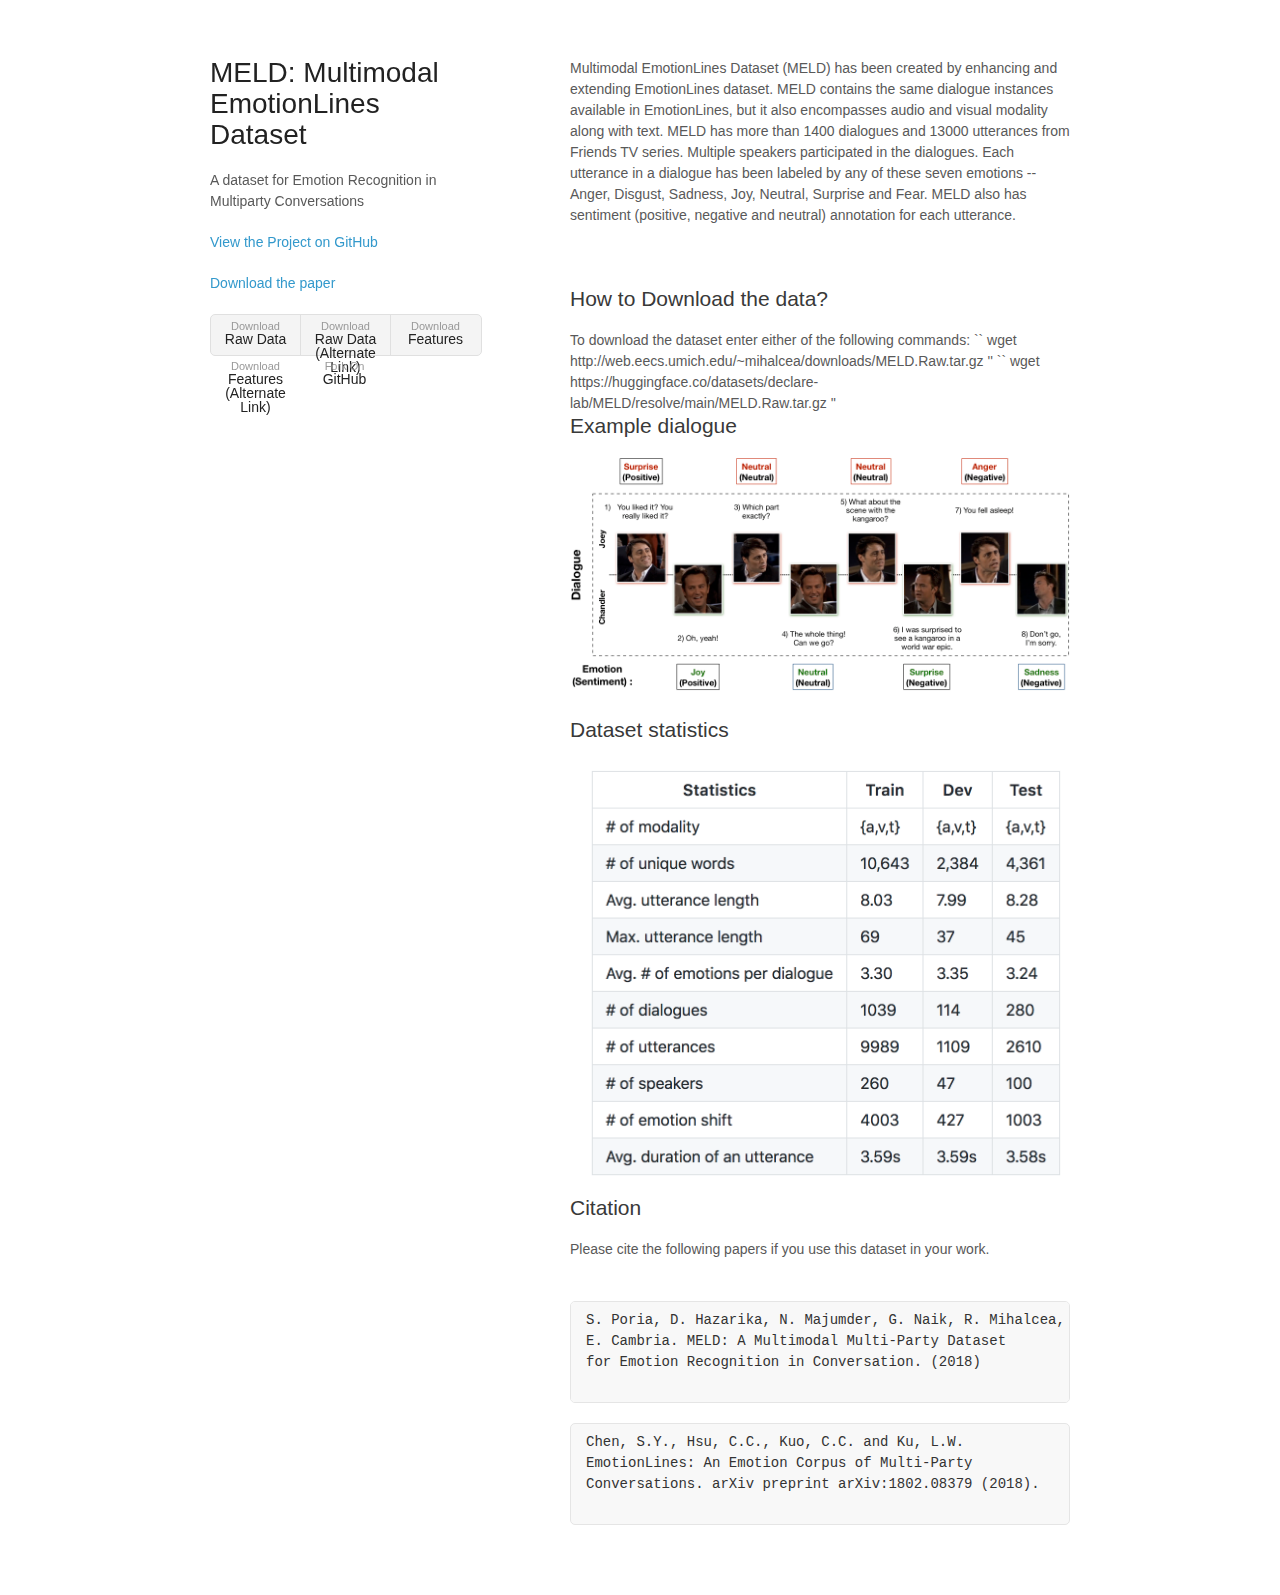
==== index.html @ a8f02017 "Update index.html" ====
<!doctype html>
<html>
  <head>
    <meta charset="utf-8">
    <meta http-equiv="X-UA-Compatible" content="chrome=1">
    <title>MELD</title>

    <link rel="stylesheet" href="stylesheets/styles.css">
    <link rel="stylesheet" href="stylesheets/pygment_trac.css">
    <meta name="viewport" content="width=device-width">
    <!--[if lt IE 9]>
    <script src="//html5shiv.googlecode.com/svn/trunk/html5.js"></script>
    <![endif]-->
  </head>
  <body>
    <div class="wrapper">
      <header>
        <h1>MELD: Multimodal EmotionLines Dataset </h1>
        <p>A dataset for Emotion Recognition in Multiparty Conversations</p>
        <p class="view"><a href="https://github.com/declare-lab/MELD/">View the Project on GitHub</a></p>
        <p class="view"><a href="https://arxiv.org/pdf/1810.02508.pdf">Download the paper</a></p>
        <ul>
          <li><a href="http://web.eecs.umich.edu/~mihalcea/downloads/MELD.Raw.tar.gz">Download <strong>Raw Data</strong></a></li>
          <li><a href="https://huggingface.co/datasets/declare-lab/MELD/resolve/main/MELD.Raw.tar.gz">Download <strong>Raw Data (Alternate Link)</strong></a></li>   
          <li><a href="http://web.eecs.umich.edu/~mihalcea/downloads/MELD.Features.Models.tar.gz">Download <strong>Features</strong></a></li>
          <li><a href="https://huggingface.co/datasets/declare-lab/MELD/resolve/main/MELD.Features.Models.tar.gz">Download <strong>Features (Alternate Link)</strong></a></li>
          <li><a href="https://github.com/declare-lab/MELD/">Fork On <strong>GitHub</strong></a></li>
        </ul>
      </header>
      <section>
        <p> Multimodal EmotionLines Dataset (MELD) has been created by enhancing and extending EmotionLines dataset. MELD contains the same dialogue instances available in EmotionLines, but it also encompasses audio and visual modality along with text. MELD has more than 1400 dialogues and 13000 utterances from Friends TV series. Multiple speakers participated in the dialogues. Each utterance in a dialogue has been labeled by any of these seven emotions -- Anger, Disgust, Sadness, Joy, Neutral, Surprise and Fear. MELD also has sentiment (positive, negative and neutral) annotation for each utterance.<p>
        <br>
        <h2> How to Download the data?</h2>
        To download the dataset enter either of the following commands:
        `` wget http://web.eecs.umich.edu/~mihalcea/downloads/MELD.Raw.tar.gz ''
        `` wget https://huggingface.co/datasets/declare-lab/MELD/resolve/main/MELD.Raw.tar.gz ''
        <h2>Example dialogue</h2>
       <!-- <img src="emotion_shift.jpeg" alt="Example">-->
       <img id="myImg" src="emotion_shift.jpeg" alt="Example dialogue" style="width:100%;max-width:500px">

<!-- The Modal -->
<div id="myModal" class="modal">
  <span class="close">&times;</span>
  <img class="modal-content" id="img01">
  <div id="caption"></div>
</div>
        <br>
        <br>
        <h2>Dataset statistics</h2>
      <!--  <img src="sc1.png" alt="Stat1">
        <img src="sc2.png" alt="Stat2">
        <br>
        <img src="sc3.png" alt="Stat3">-->
        <img src="sc4.png" alt="Stat4">
        <h2>Citation</h2>
        <p>Please cite the following papers if you use this dataset in your work.</p>
        <br>
        <pre>S. Poria, D. Hazarika, N. Majumder, G. Naik, R. Mihalcea,<br>E. Cambria. MELD: A Multimodal Multi-Party Dataset<br>for Emotion Recognition in Conversation. (2018)
        </pre>
        <pre>Chen, S.Y., Hsu, C.C., Kuo, C.C. and Ku, L.W.<br>EmotionLines: An Emotion Corpus of Multi-Party<br>Conversations. arXiv preprint arXiv:1802.08379 (2018).
        </pre>
      </section>
      <footer>
      </footer>
    </div>
    <script>
// Get the modal
var modal = document.getElementById('myModal');

// Get the image and insert it inside the modal - use its "alt" text as a caption
var img = document.getElementById('myImg');
var modalImg = document.getElementById("img01");
var captionText = document.getElementById("caption");
img.onclick = function(){
    modal.style.display = "block";
    modalImg.src = this.src;
    captionText.innerHTML = this.alt;
}

// Get the <span> element that closes the modal
var span = document.getElementsByClassName("close")[0];

// When the user clicks on <span> (x), close the modal
span.onclick = function() { 
    modal.style.display = "none";
}
</script>
    <script src="javascripts/scale.fix.js"></script>
  </body>
</html>
---- stylesheets/styles.css ----
body {
  background-color: #fff;
  padding:50px;
  font: 14px/1.5 -apple-system, BlinkMacSystemFont, "Segoe UI", Roboto, Oxygen, Ubuntu, Cantarell, "Fira Sans", "Droid Sans", "Helvetica Neue", Arial, sans-serif, "Apple Color Emoji", "Segoe UI Emoji", "Segoe UI Symbol";
  color:#595959;
  font-weight:400;
}

h1, h2, h3, h4, h5, h6 {
  color:#222;
  margin:0 0 20px;
}

p, ul, ol, table, pre, dl {
  margin:0 0 20px;
}

h1, h2, h3 {
  line-height:1.1;
}

h1 {
  font-size:28px;
  font-weight: 500;
}

h2 {
  color:#393939;
  font-weight: 500;
}

h3, h4, h5, h6 {
  color:#494949;
  font-weight: 500;
}

a {
  color:#39c;
  text-decoration:none;
}

a:hover {
  color:#069;
}

a small {
  font-size:11px;
  color:#777;
  margin-top:-0.3em;
  display:block;
}

a:hover small {
  color:#777;
}

.wrapper {
  width:860px;
  margin:0 auto;
}

blockquote {
  border-left:1px solid #e5e5e5;
  margin:0;
  padding:0 0 0 20px;
  font-style:italic;
}

code, pre {
  font-family:Monaco, Bitstream Vera Sans Mono, Lucida Console, Terminal, Consolas, Liberation Mono, DejaVu Sans Mono, Courier New, monospace;
  color:#333;
}

pre {
  padding:8px 15px;
  background: #f8f8f8;
  border-radius:5px;
  border:1px solid #e5e5e5;
  overflow-x: auto;
}

table {
  width:100%;
  border-collapse:collapse;
}

th, td {
  text-align:left;
  padding:5px 10px;
  border-bottom:1px solid #e5e5e5;
}

dt {
  color:#444;
  font-weight:500;
}

th {
  color:#444;
}

img {
  max-width:100%;
}

header {
  width:270px;
  float:left;
  position:fixed;
  -webkit-font-smoothing:subpixel-antialiased;
}

header ul {
  list-style:none;
  height:40px;
  padding:0;
  background: #f4f4f4;
  border-radius:5px;
  border:1px solid #e0e0e0;
  width:270px;
}

header li {
  width:89px;
  float:left;
  border-right:1px solid #e0e0e0;
  height:40px;
}

header li:first-child a {
  border-radius:5px 0 0 5px;
}

header li:last-child a {
  border-radius:0 5px 5px 0;
}

header ul a {
  line-height:1;
  font-size:11px;
  color:#999;
  display:block;
  text-align:center;
  padding-top:6px;
  height:34px;
}

header ul a:hover {
  color:#999;
}

header ul a:active {
  background-color:#f0f0f0;
}

strong {
  color:#222;
  font-weight:500;
}

header ul li + li + li {
  border-right:none;
  width:89px;
}

header ul a strong {
  font-size:14px;
  display:block;
  color:#222;
}

section {
  width:500px;
  float:right;
  padding-bottom:50px;
}

small {
  font-size:11px;
}

hr {
  border:0;
  background:#e5e5e5;
  height:1px;
  margin:0 0 20px;
}

footer {
  width:270px;
  float:left;
  position:fixed;
  bottom:50px;
  -webkit-font-smoothing:subpixel-antialiased;
}

@media print, screen and (max-width: 960px) {

  div.wrapper {
    width:auto;
    margin:0;
  }

  header, section, footer {
    float:none;
    position:static;
    width:auto;
  }

  header {
    padding-right:320px;
  }

  section {
    border:1px solid #e5e5e5;
    border-width:1px 0;
    padding:20px 0;
    margin:0 0 20px;
  }

  header a small {
    display:inline;
  }

  header ul {
    position:absolute;
    right:50px;
    top:52px;
  }
}

@media print, screen and (max-width: 720px) {
  body {
    word-wrap:break-word;
  }

  header {
    padding:0;
  }

  header ul, header p.view {
    position:static;
  }

  pre, code {
    word-wrap:normal;
  }
}

@media print, screen and (max-width: 480px) {
  body {
    padding:15px;
  }

  header ul {
    width:99%;
  }

  header li, header ul li + li + li {
    width:33%;
  }
}

@media print {
  body {
    padding:0.4in;
    font-size:12pt;
    color:#444;
  }
}

/* Style the Image Used to Trigger the Modal */
#myImg {
    border-radius: 5px;
    cursor: pointer;
    transition: 0.3s;
}

#myImg:hover {opacity: 0.7;}

/* The Modal (background) */
.modal {
    display: none; /* Hidden by default */
    position: fixed; /* Stay in place */
    z-index: 1; /* Sit on top */
    padding-top: 100px; /* Location of the box */
    left: 0;
    top: 0;
    width: 100%; /* Full width */
    height: 100%; /* Full height */
    overflow: auto; /* Enable scroll if needed */
    background-color: rgb(0,0,0); /* Fallback color */
    background-color: rgba(0,0,0,0.9); /* Black w/ opacity */
}

/* Modal Content (Image) */
.modal-content {
    margin: auto;
    display: block;
    width: 100%;
    max-width: 1700px;
}

/* Caption of Modal Image (Image Text) - Same Width as the Image */
#caption {
    margin: auto;
    display: block;
    width: 80%;
    max-width: 700px;
    text-align: center;
    color: #ccc;
    padding: 10px 0;
    height: 150px;
}

/* Add Animation - Zoom in the Modal */
.modal-content, #caption { 
    animation-name: zoom;
    animation-duration: 0.6s;
}

@keyframes zoom {
    from {transform:scale(0)} 
    to {transform:scale(1)}
}

/* The Close Button */
.close {
    position: absolute;
    top: 15px;
    right: 35px;
    color: #f1f1f1;
    font-size: 40px;
    font-weight: bold;
    transition: 0.3s;
}

.close:hover,
.close:focus {
    color: #bbb;
    text-decoration: none;
    cursor: pointer;
}

/* 100% Image Width on Smaller Screens */
@media only screen and (max-width: 700px){
    .modal-content {
        width: 100%;
    }
}
---- stylesheets/pygment_trac.css ----
.highlight  { background: #ffffff; }
.highlight .c { color: #999988; font-style: italic } /* Comment */
.highlight .err { color: #a61717; background-color: #e3d2d2 } /* Error */
.highlight .k { font-weight: bold } /* Keyword */
.highlight .o { font-weight: bold } /* Operator */
.highlight .cm { color: #999988; font-style: italic } /* Comment.Multiline */
.highlight .cp { color: #999999; font-weight: bold } /* Comment.Preproc */
.highlight .c1 { color: #999988; font-style: italic } /* Comment.Single */
.highlight .cs { color: #999999; font-weight: bold; font-style: italic } /* Comment.Special */
.highlight .gd { color: #000000; background-color: #ffdddd } /* Generic.Deleted */
.highlight .gd .x { color: #000000; background-color: #ffaaaa } /* Generic.Deleted.Specific */
.highlight .ge { font-style: italic } /* Generic.Emph */
.highlight .gr { color: #aa0000 } /* Generic.Error */
.highlight .gh { color: #999999 } /* Generic.Heading */
.highlight .gi { color: #000000; background-color: #ddffdd } /* Generic.Inserted */
.highlight .gi .x { color: #000000; background-color: #aaffaa } /* Generic.Inserted.Specific */
.highlight .go { color: #888888 } /* Generic.Output */
.highlight .gp { color: #555555 } /* Generic.Prompt */
.highlight .gs { font-weight: bold } /* Generic.Strong */
.highlight .gu { color: #800080; font-weight: bold; } /* Generic.Subheading */
.highlight .gt { color: #aa0000 } /* Generic.Traceback */
.highlight .kc { font-weight: bold } /* Keyword.Constant */
.highlight .kd { font-weight: bold } /* Keyword.Declaration */
.highlight .kn { font-weight: bold } /* Keyword.Namespace */
.highlight .kp { font-weight: bold } /* Keyword.Pseudo */
.highlight .kr { font-weight: bold } /* Keyword.Reserved */
.highlight .kt { color: #445588; font-weight: bold } /* Keyword.Type */
.highlight .m { color: #009999 } /* Literal.Number */
.highlight .s { color: #d14 } /* Literal.String */
.highlight .na { color: #008080 } /* Name.Attribute */
.highlight .nb { color: #0086B3 } /* Name.Builtin */
.highlight .nc { color: #445588; font-weight: bold } /* Name.Class */
.highlight .no { color: #008080 } /* Name.Constant */
.highlight .ni { color: #800080 } /* Name.Entity */
.highlight .ne { color: #990000; font-weight: bold } /* Name.Exception */
.highlight .nf { color: #990000; font-weight: bold } /* Name.Function */
.highlight .nn { color: #555555 } /* Name.Namespace */
.highlight .nt { color: #000080 } /* Name.Tag */
.highlight .nv { color: #008080 } /* Name.Variable */
.highlight .ow { font-weight: bold } /* Operator.Word */
.highlight .w { color: #bbbbbb } /* Text.Whitespace */
.highlight .mf { color: #009999 } /* Literal.Number.Float */
.highlight .mh { color: #009999 } /* Literal.Number.Hex */
.highlight .mi { color: #009999 } /* Literal.Number.Integer */
.highlight .mo { color: #009999 } /* Literal.Number.Oct */
.highlight .sb { color: #d14 } /* Literal.String.Backtick */
.highlight .sc { color: #d14 } /* Literal.String.Char */
.highlight .sd { color: #d14 } /* Literal.String.Doc */
.highlight .s2 { color: #d14 } /* Literal.String.Double */
.highlight .se { color: #d14 } /* Literal.String.Escape */
.highlight .sh { color: #d14 } /* Literal.String.Heredoc */
.highlight .si { color: #d14 } /* Literal.String.Interpol */
.highlight .sx { color: #d14 } /* Literal.String.Other */
.highlight .sr { color: #009926 } /* Literal.String.Regex */
.highlight .s1 { color: #d14 } /* Literal.String.Single */
.highlight .ss { color: #990073 } /* Literal.String.Symbol */
.highlight .bp { color: #999999 } /* Name.Builtin.Pseudo */
.highlight .vc { color: #008080 } /* Name.Variable.Class */
.highlight .vg { color: #008080 } /* Name.Variable.Global */
.highlight .vi { color: #008080 } /* Name.Variable.Instance */
.highlight .il { color: #009999 } /* Literal.Number.Integer.Long */

.type-csharp .highlight .k { color: #0000FF }
.type-csharp .highlight .kt { color: #0000FF }
.type-csharp .highlight .nf { color: #000000; font-weight: normal }
.type-csharp .highlight .nc { color: #2B91AF }
.type-csharp .highlight .nn { color: #000000 }
.type-csharp .highlight .s { color: #A31515 }
.type-csharp .highlight .sc { color: #A31515 }
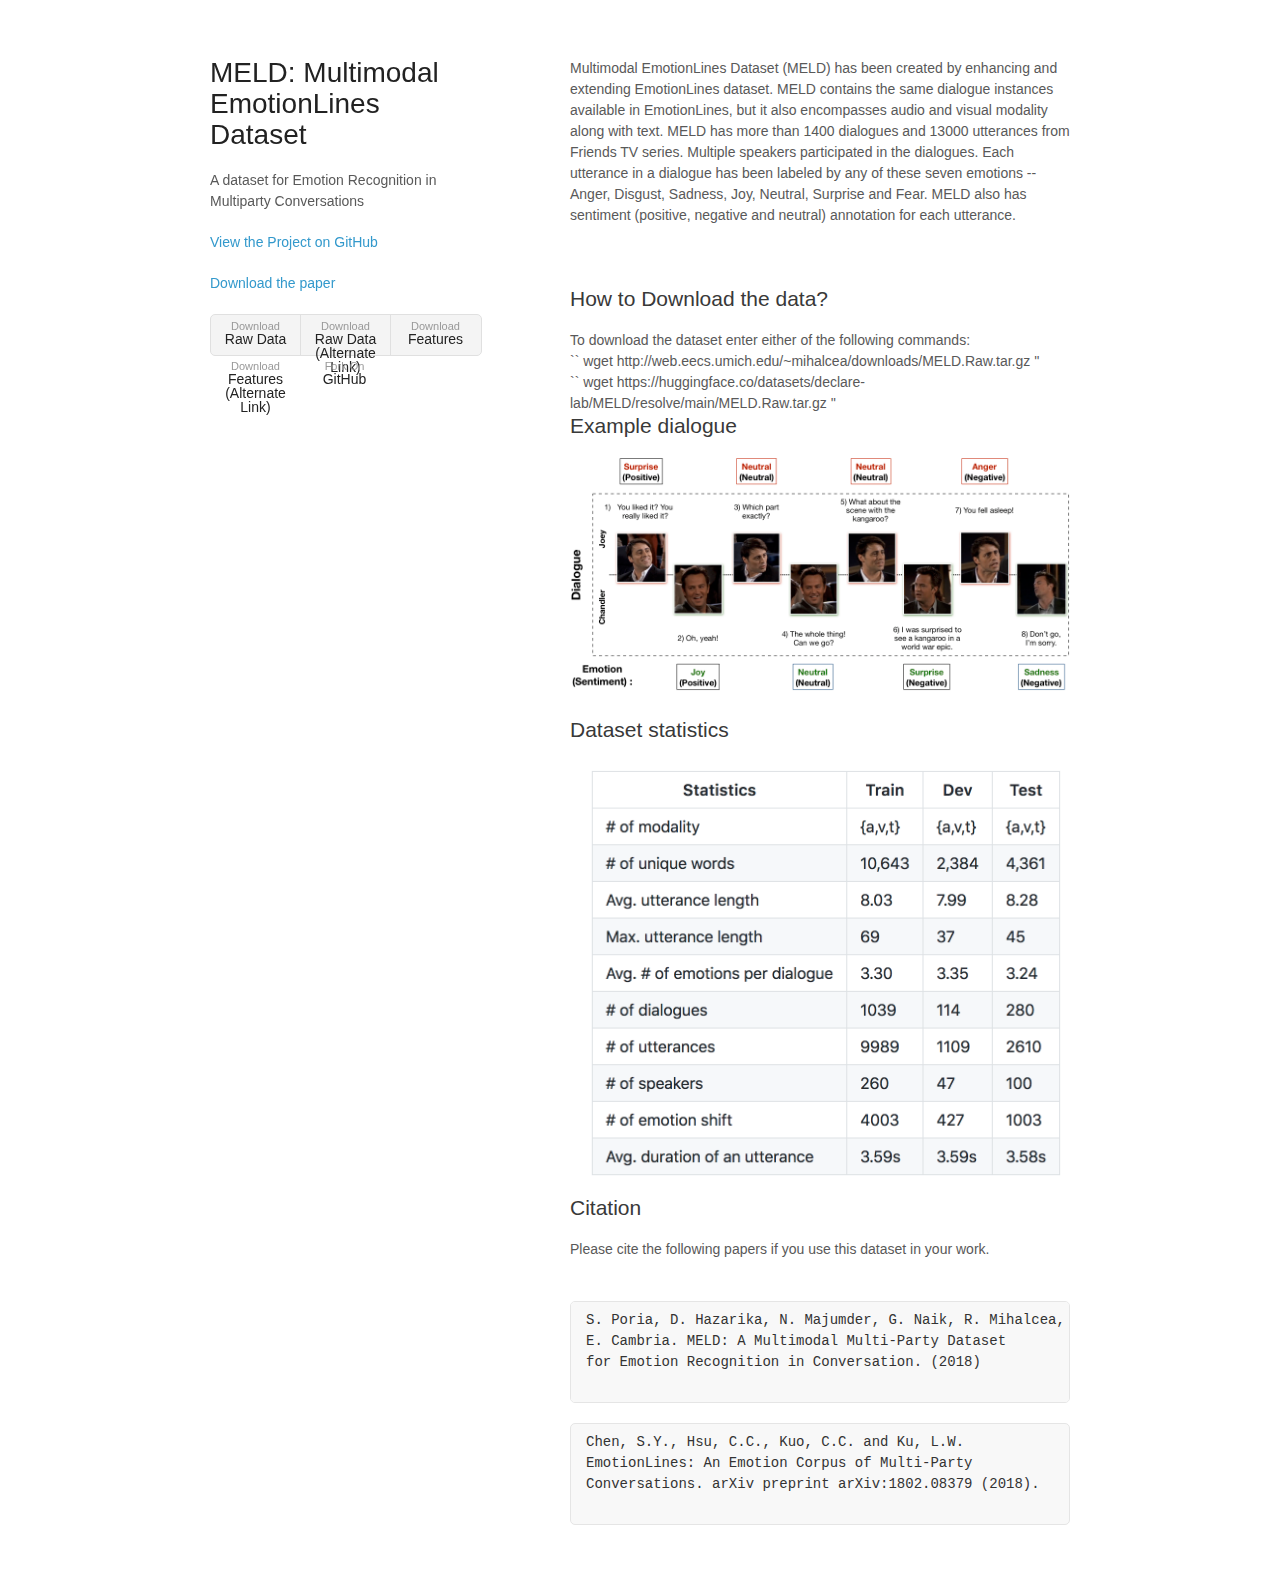
==== commit b361849e: "Update index.html" ====
--- a/index.html
+++ b/index.html
@@ -32,8 +32,11 @@
         <br>
         <h2> How to Download the data?</h2>
         To download the dataset enter either of the following commands:
+        <br>
         `` wget http://web.eecs.umich.edu/~mihalcea/downloads/MELD.Raw.tar.gz ''
+        <br>
         `` wget https://huggingface.co/datasets/declare-lab/MELD/resolve/main/MELD.Raw.tar.gz ''
+        <br>
         <h2>Example dialogue</h2>
        <!-- <img src="emotion_shift.jpeg" alt="Example">-->
        <img id="myImg" src="emotion_shift.jpeg" alt="Example dialogue" style="width:100%;max-width:500px">
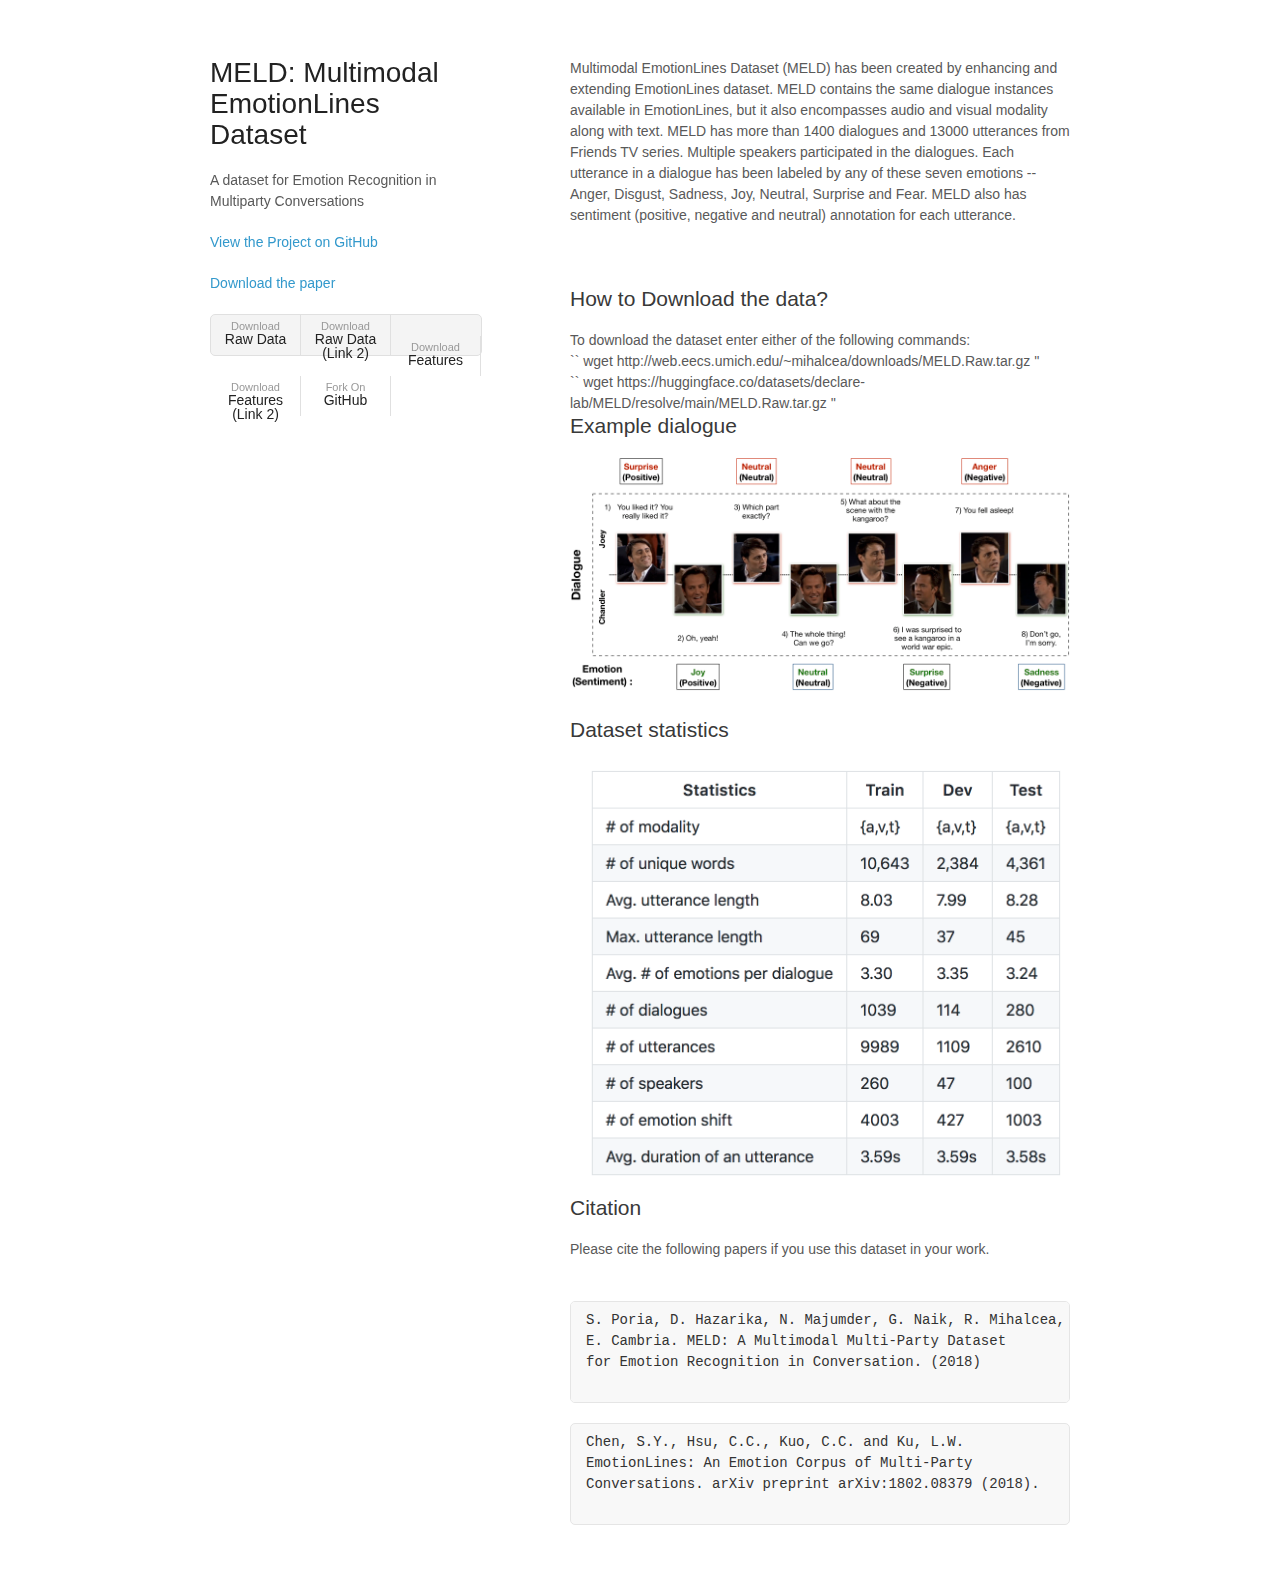
==== commit 9360fe98: "Update index.html" ====
--- a/index.html
+++ b/index.html
@@ -21,9 +21,11 @@
         <p class="view"><a href="https://arxiv.org/pdf/1810.02508.pdf">Download the paper</a></p>
         <ul>
           <li><a href="http://web.eecs.umich.edu/~mihalcea/downloads/MELD.Raw.tar.gz">Download <strong>Raw Data</strong></a></li>
-          <li><a href="https://huggingface.co/datasets/declare-lab/MELD/resolve/main/MELD.Raw.tar.gz">Download <strong>Raw Data (Alternate Link)</strong></a></li>   
+          <li><a href="https://huggingface.co/datasets/declare-lab/MELD/resolve/main/MELD.Raw.tar.gz">Download <strong>Raw Data (Link 2)</strong></a></li> 
+          <br>
           <li><a href="http://web.eecs.umich.edu/~mihalcea/downloads/MELD.Features.Models.tar.gz">Download <strong>Features</strong></a></li>
-          <li><a href="https://huggingface.co/datasets/declare-lab/MELD/resolve/main/MELD.Features.Models.tar.gz">Download <strong>Features (Alternate Link)</strong></a></li>
+          <li><a href="https://huggingface.co/datasets/declare-lab/MELD/resolve/main/MELD.Features.Models.tar.gz">Download <strong>Features (Link 2)</strong></a></li>
+          <br>
           <li><a href="https://github.com/declare-lab/MELD/">Fork On <strong>GitHub</strong></a></li>
         </ul>
       </header>
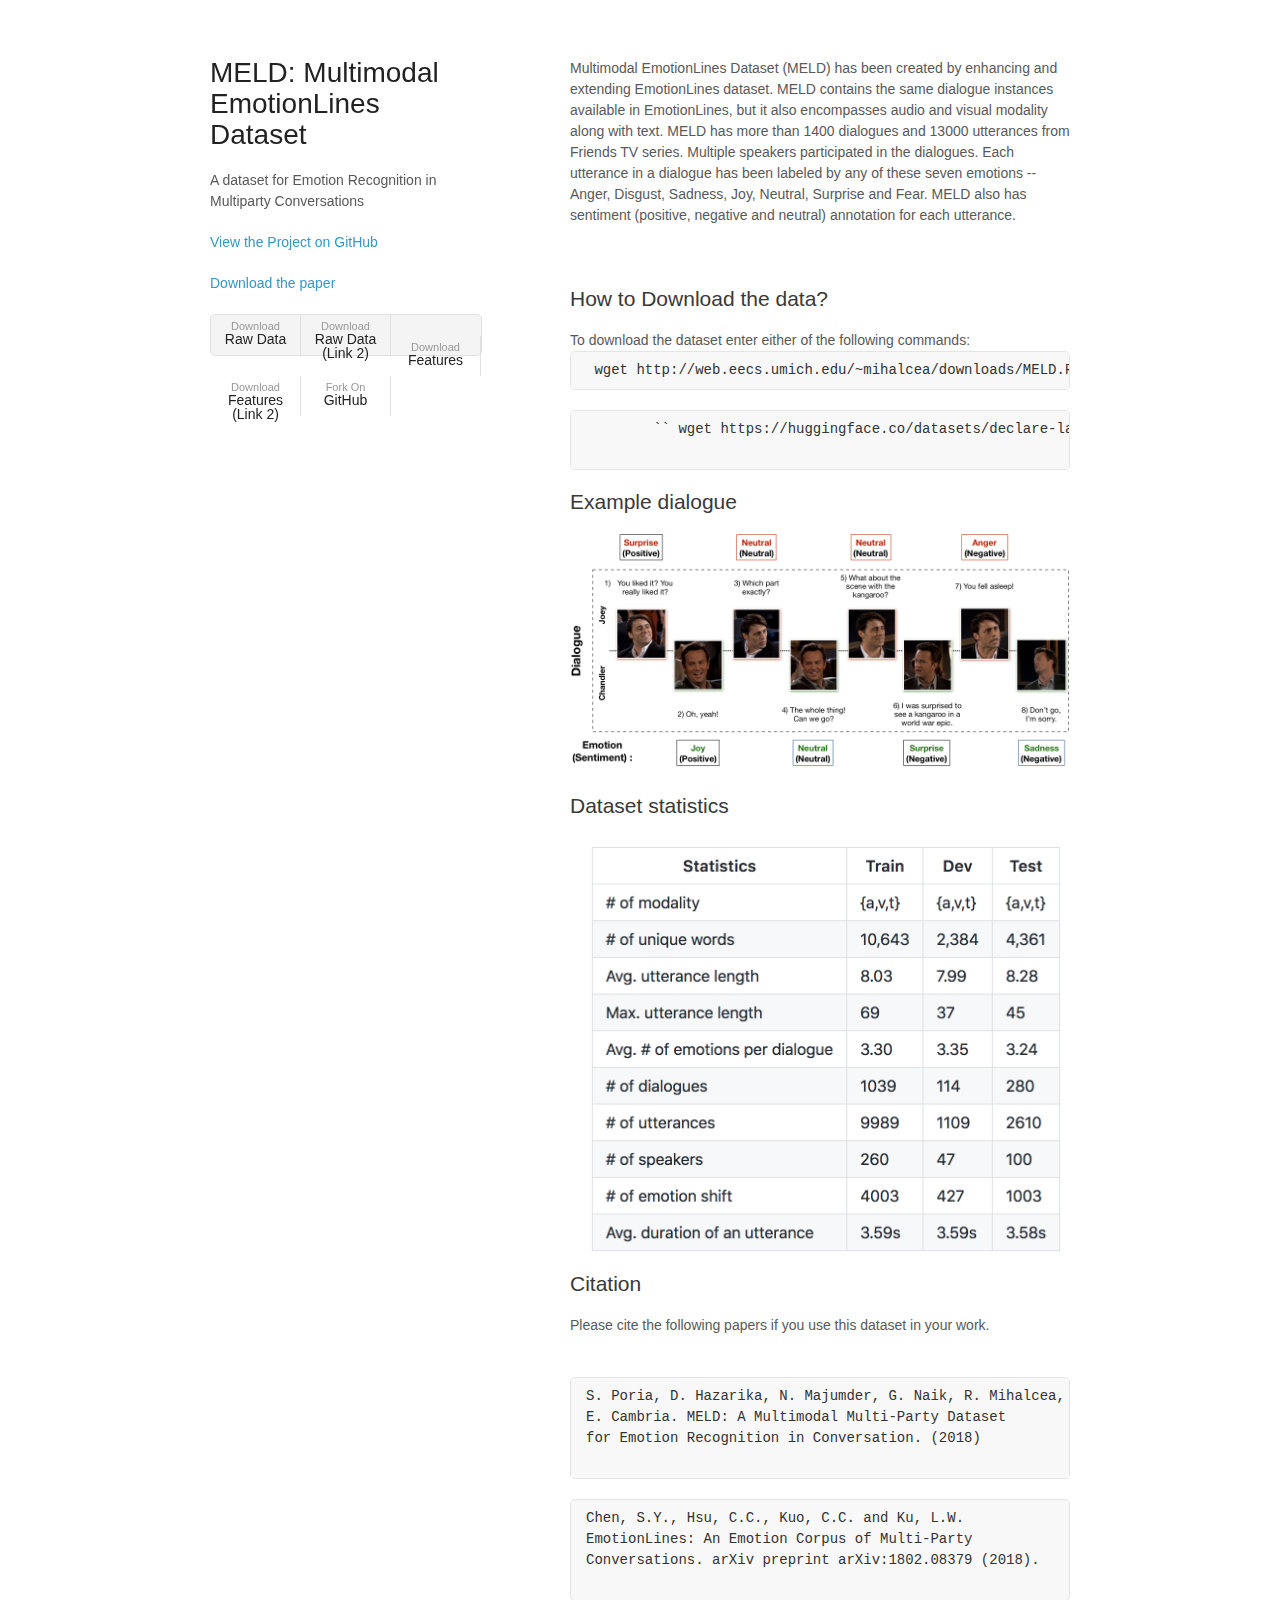
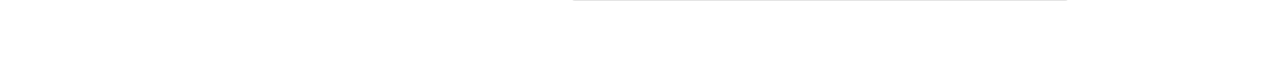
==== commit a0635dab: "Update index.html" ====
--- a/index.html
+++ b/index.html
@@ -35,10 +35,10 @@
         <h2> How to Download the data?</h2>
         To download the dataset enter either of the following commands:
         <br>
-        `` wget http://web.eecs.umich.edu/~mihalcea/downloads/MELD.Raw.tar.gz ''
-        <br>
+        <pre> wget http://web.eecs.umich.edu/~mihalcea/downloads/MELD.Raw.tar.gz </pre>
+        <pre>
         `` wget https://huggingface.co/datasets/declare-lab/MELD/resolve/main/MELD.Raw.tar.gz ''
-        <br>
+        </pre>
         <h2>Example dialogue</h2>
        <!-- <img src="emotion_shift.jpeg" alt="Example">-->
        <img id="myImg" src="emotion_shift.jpeg" alt="Example dialogue" style="width:100%;max-width:500px">
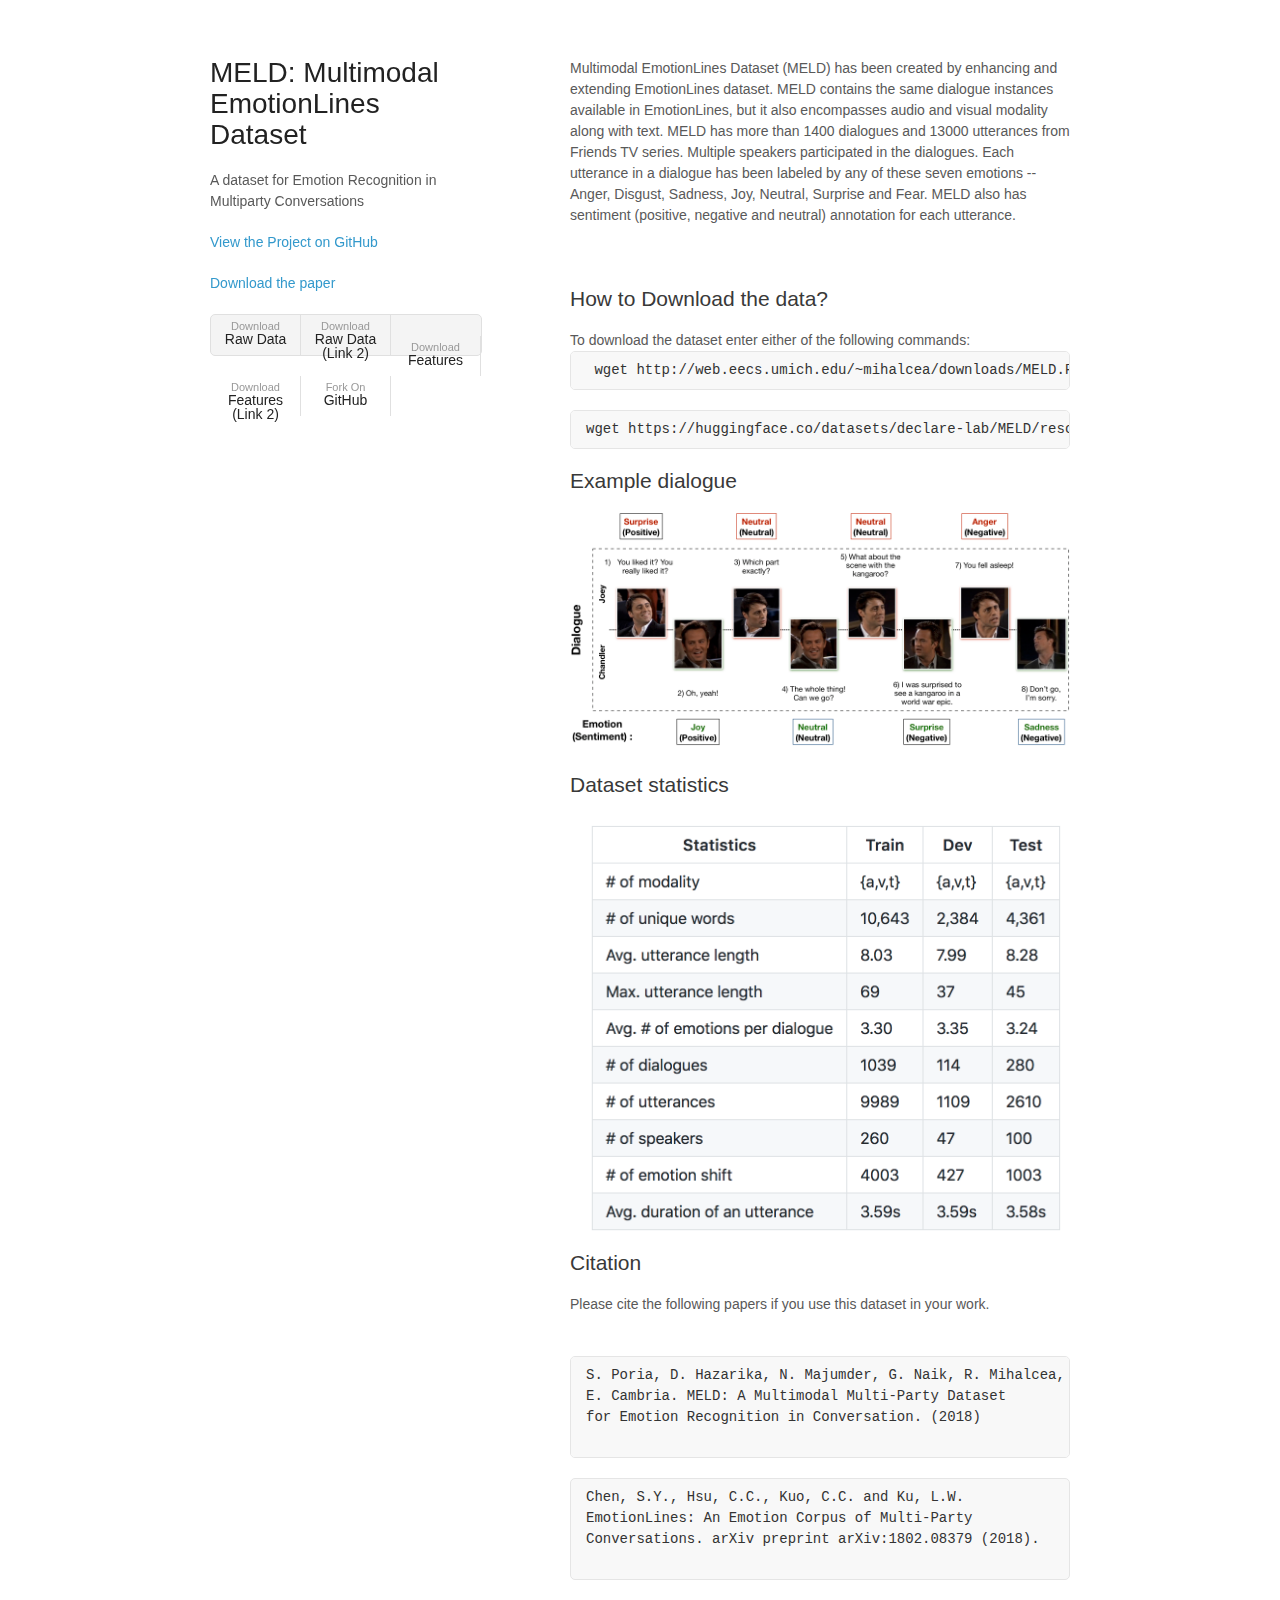
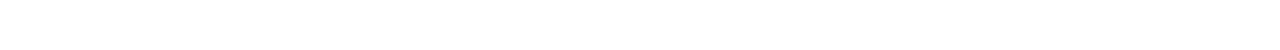
==== commit ec9133d6: "Update index.html" ====
--- a/index.html
+++ b/index.html
@@ -36,9 +36,7 @@
         To download the dataset enter either of the following commands:
         <br>
         <pre> wget http://web.eecs.umich.edu/~mihalcea/downloads/MELD.Raw.tar.gz </pre>
-        <pre>
-        `` wget https://huggingface.co/datasets/declare-lab/MELD/resolve/main/MELD.Raw.tar.gz ''
-        </pre>
+        <pre>wget https://huggingface.co/datasets/declare-lab/MELD/resolve/main/MELD.Raw.tar.gz</pre>
         <h2>Example dialogue</h2>
        <!-- <img src="emotion_shift.jpeg" alt="Example">-->
        <img id="myImg" src="emotion_shift.jpeg" alt="Example dialogue" style="width:100%;max-width:500px">
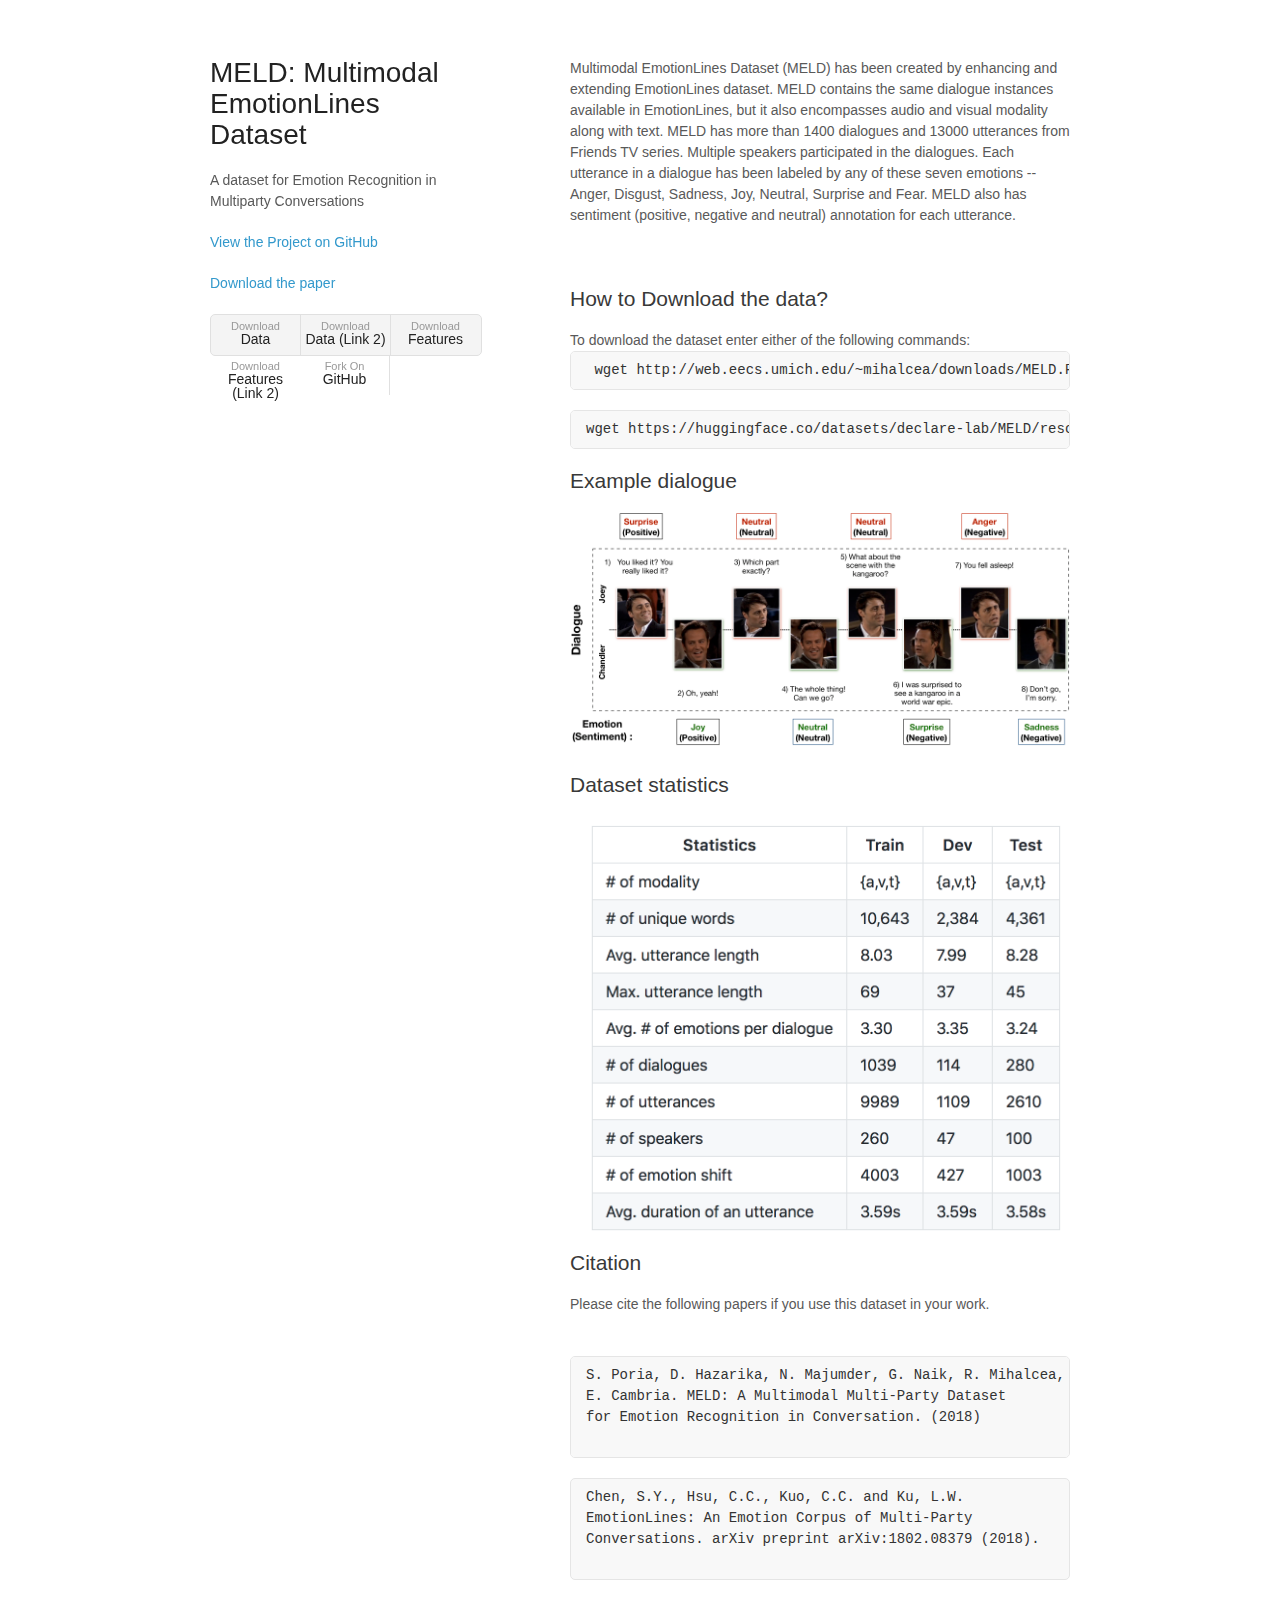
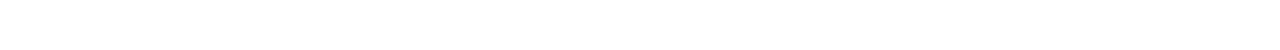
==== commit 83ad2a7c: "Update index.html" ====
--- a/index.html
+++ b/index.html
@@ -20,9 +20,8 @@
         <p class="view"><a href="https://github.com/declare-lab/MELD/">View the Project on GitHub</a></p>
         <p class="view"><a href="https://arxiv.org/pdf/1810.02508.pdf">Download the paper</a></p>
         <ul>
-          <li><a href="http://web.eecs.umich.edu/~mihalcea/downloads/MELD.Raw.tar.gz">Download <strong>Raw Data</strong></a></li>
-          <li><a href="https://huggingface.co/datasets/declare-lab/MELD/resolve/main/MELD.Raw.tar.gz">Download <strong>Raw Data (Link 2)</strong></a></li> 
-          <br>
+          <li><a href="http://web.eecs.umich.edu/~mihalcea/downloads/MELD.Raw.tar.gz">Download <strong>Data</strong></a></li>
+          <li><a href="https://huggingface.co/datasets/declare-lab/MELD/resolve/main/MELD.Raw.tar.gz">Download <strong>Data (Link 2)</strong></a></li> 
           <li><a href="http://web.eecs.umich.edu/~mihalcea/downloads/MELD.Features.Models.tar.gz">Download <strong>Features</strong></a></li>
           <li><a href="https://huggingface.co/datasets/declare-lab/MELD/resolve/main/MELD.Features.Models.tar.gz">Download <strong>Features (Link 2)</strong></a></li>
           <br>
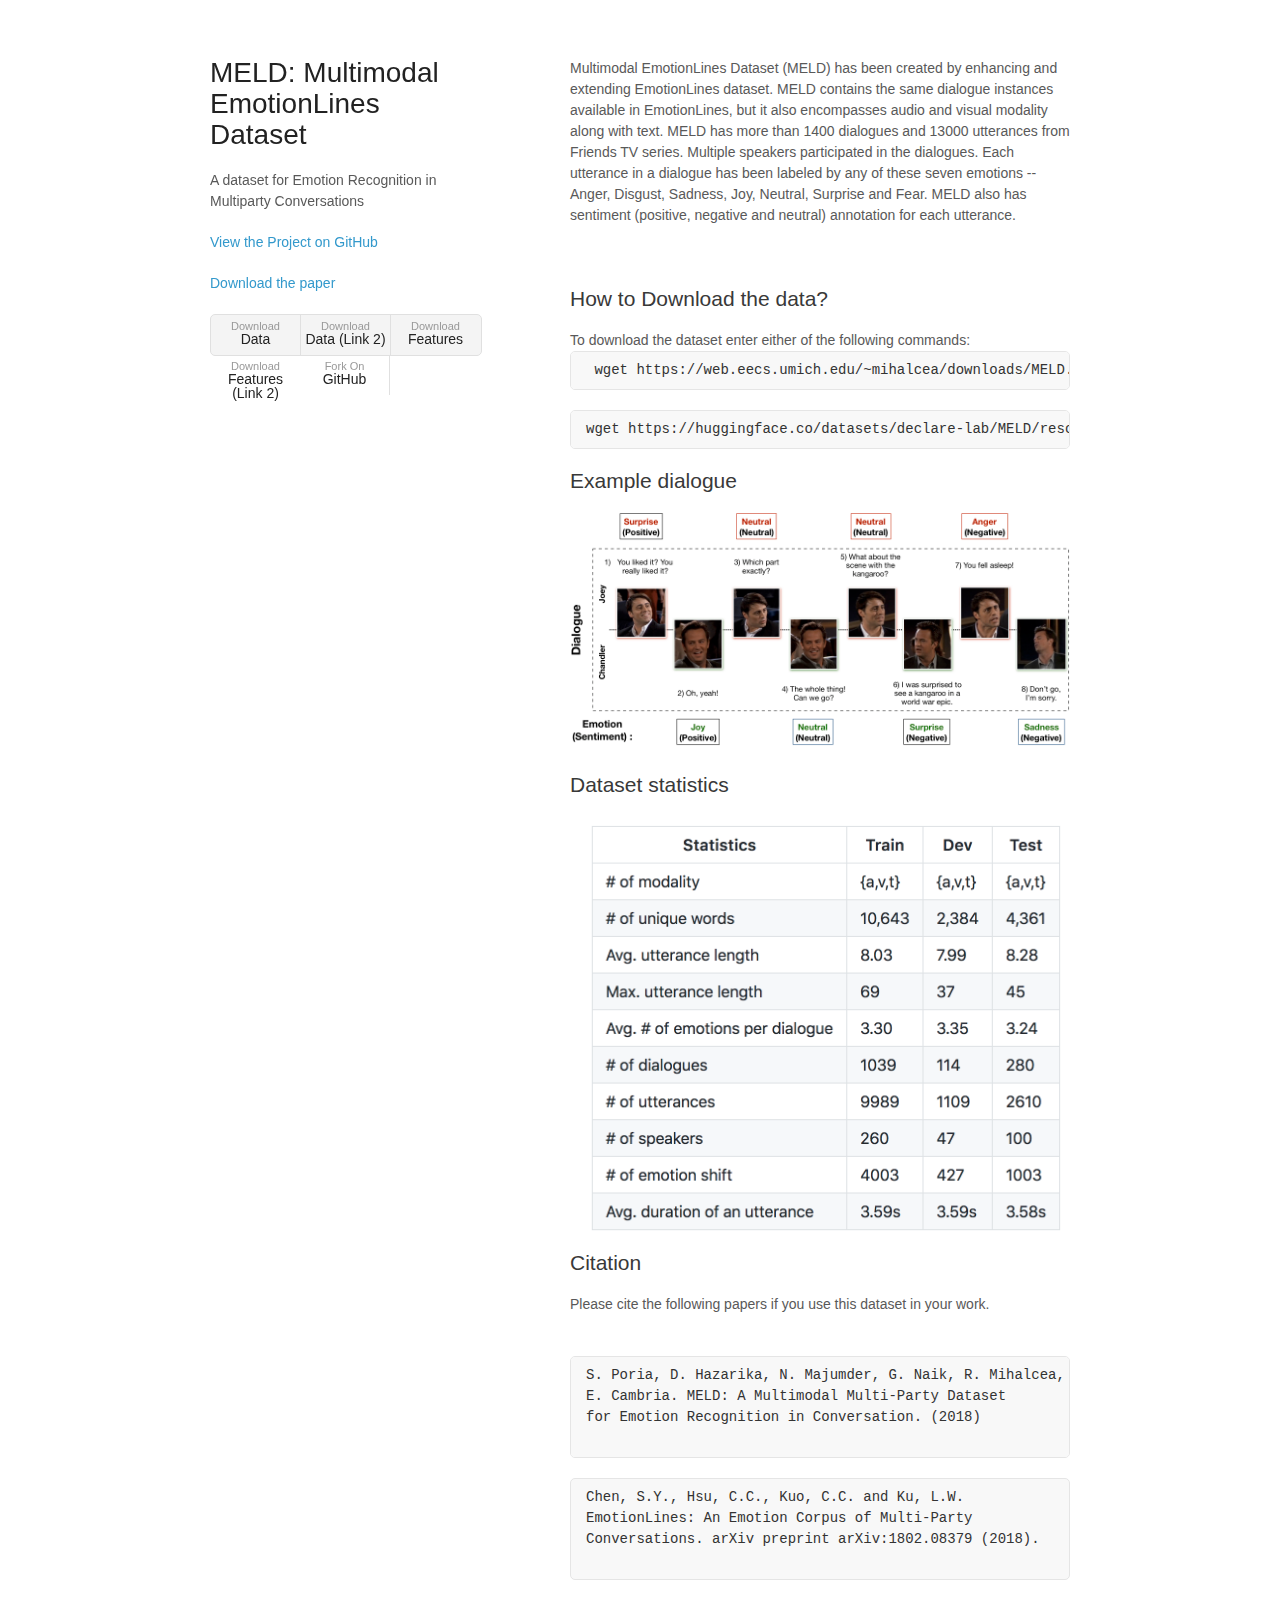
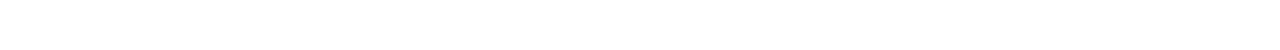
==== commit a6871544: "Update index.html" ====
--- a/index.html
+++ b/index.html
@@ -20,9 +20,9 @@
         <p class="view"><a href="https://github.com/declare-lab/MELD/">View the Project on GitHub</a></p>
         <p class="view"><a href="https://arxiv.org/pdf/1810.02508.pdf">Download the paper</a></p>
         <ul>
-          <li><a href="http://web.eecs.umich.edu/~mihalcea/downloads/MELD.Raw.tar.gz">Download <strong>Data</strong></a></li>
+          <li><a href="https://web.eecs.umich.edu/~mihalcea/downloads/MELD.Raw.tar.gz">Download <strong>Data</strong></a></li>
           <li><a href="https://huggingface.co/datasets/declare-lab/MELD/resolve/main/MELD.Raw.tar.gz">Download <strong>Data (Link 2)</strong></a></li> 
-          <li><a href="http://web.eecs.umich.edu/~mihalcea/downloads/MELD.Features.Models.tar.gz">Download <strong>Features</strong></a></li>
+          <li><a href="https://web.eecs.umich.edu/~mihalcea/downloads/MELD.Features.Models.tar.gz">Download <strong>Features</strong></a></li>
           <li><a href="https://huggingface.co/datasets/declare-lab/MELD/resolve/main/MELD.Features.Models.tar.gz">Download <strong>Features (Link 2)</strong></a></li>
           <br>
           <li><a href="https://github.com/declare-lab/MELD/">Fork On <strong>GitHub</strong></a></li>
@@ -34,7 +34,7 @@
         <h2> How to Download the data?</h2>
         To download the dataset enter either of the following commands:
         <br>
-        <pre> wget http://web.eecs.umich.edu/~mihalcea/downloads/MELD.Raw.tar.gz </pre>
+        <pre> wget https://web.eecs.umich.edu/~mihalcea/downloads/MELD.Raw.tar.gz </pre>
         <pre>wget https://huggingface.co/datasets/declare-lab/MELD/resolve/main/MELD.Raw.tar.gz</pre>
         <h2>Example dialogue</h2>
        <!-- <img src="emotion_shift.jpeg" alt="Example">-->
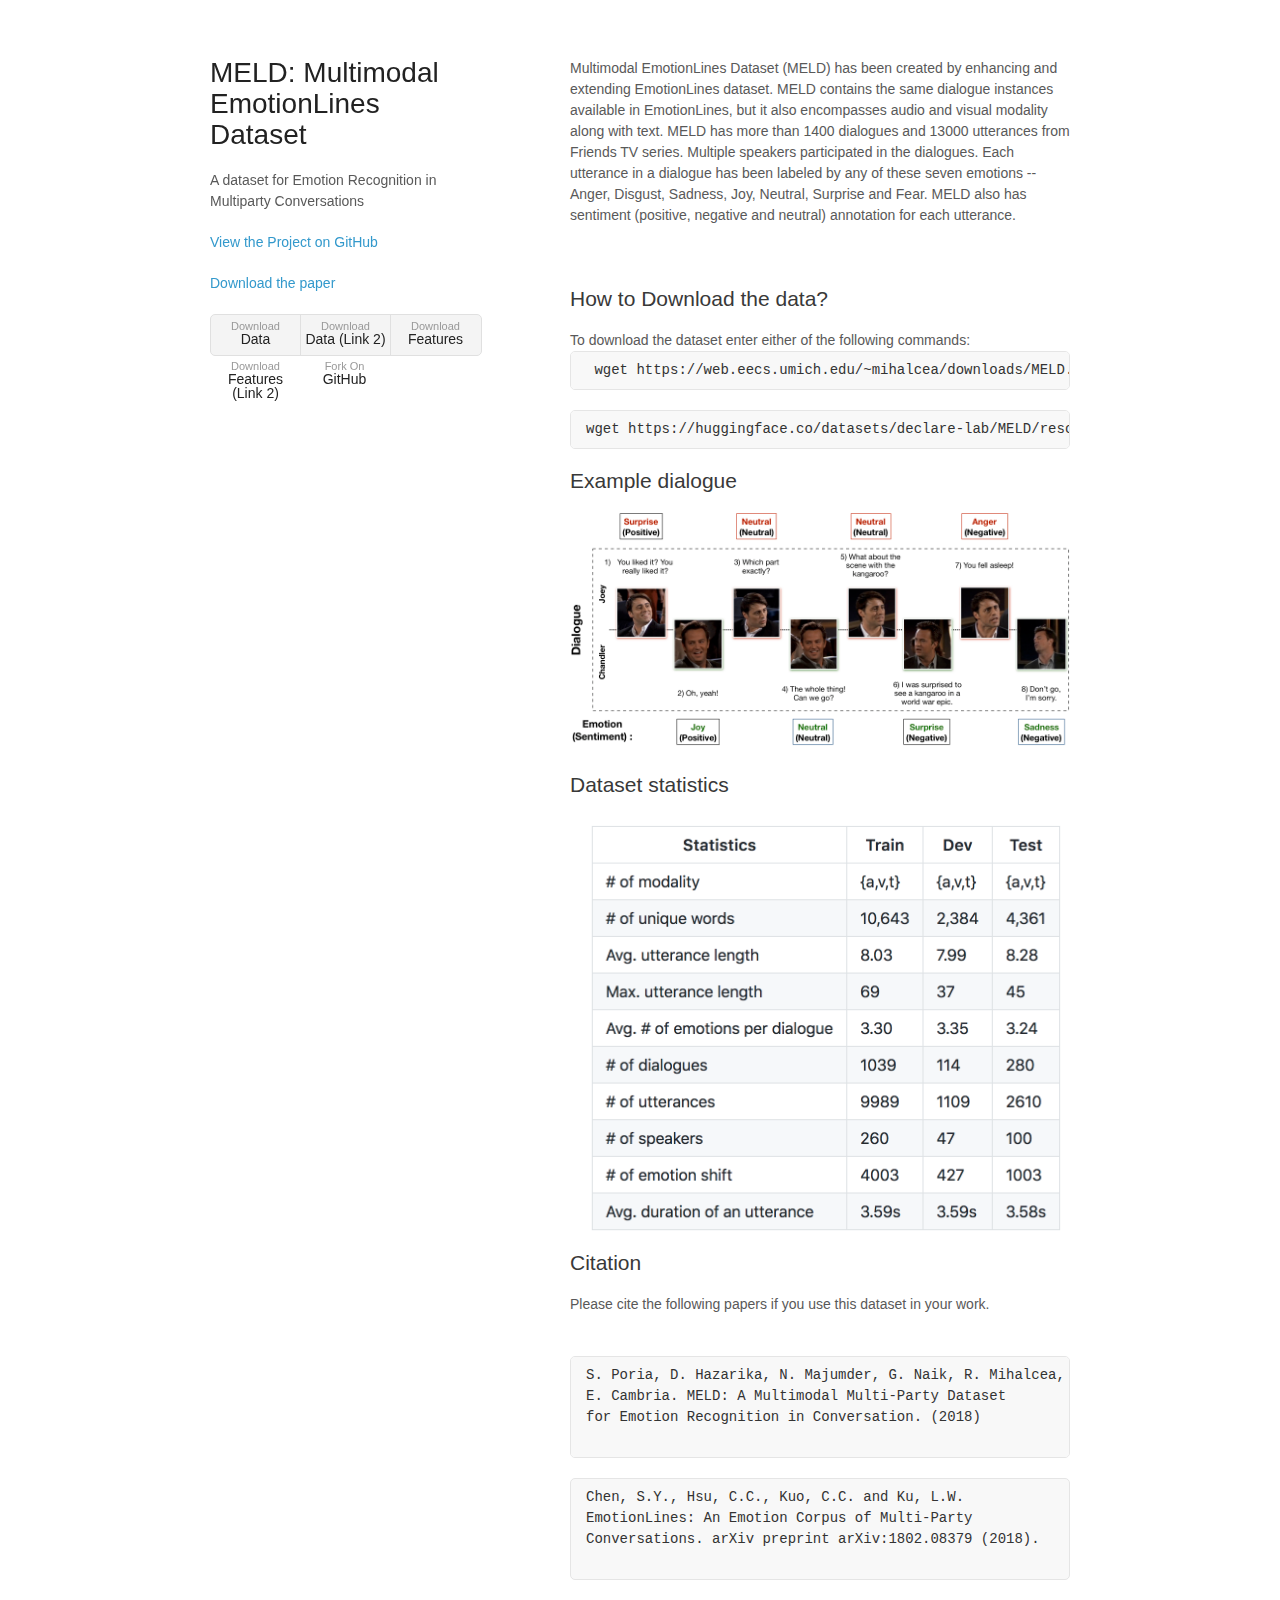
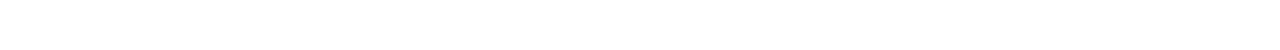
==== commit c242d74e: "Update index.html" ====
--- a/index.html
+++ b/index.html
@@ -24,7 +24,6 @@
           <li><a href="https://huggingface.co/datasets/declare-lab/MELD/resolve/main/MELD.Raw.tar.gz">Download <strong>Data (Link 2)</strong></a></li> 
           <li><a href="https://web.eecs.umich.edu/~mihalcea/downloads/MELD.Features.Models.tar.gz">Download <strong>Features</strong></a></li>
           <li><a href="https://huggingface.co/datasets/declare-lab/MELD/resolve/main/MELD.Features.Models.tar.gz">Download <strong>Features (Link 2)</strong></a></li>
-          <br>
           <li><a href="https://github.com/declare-lab/MELD/">Fork On <strong>GitHub</strong></a></li>
         </ul>
       </header>
